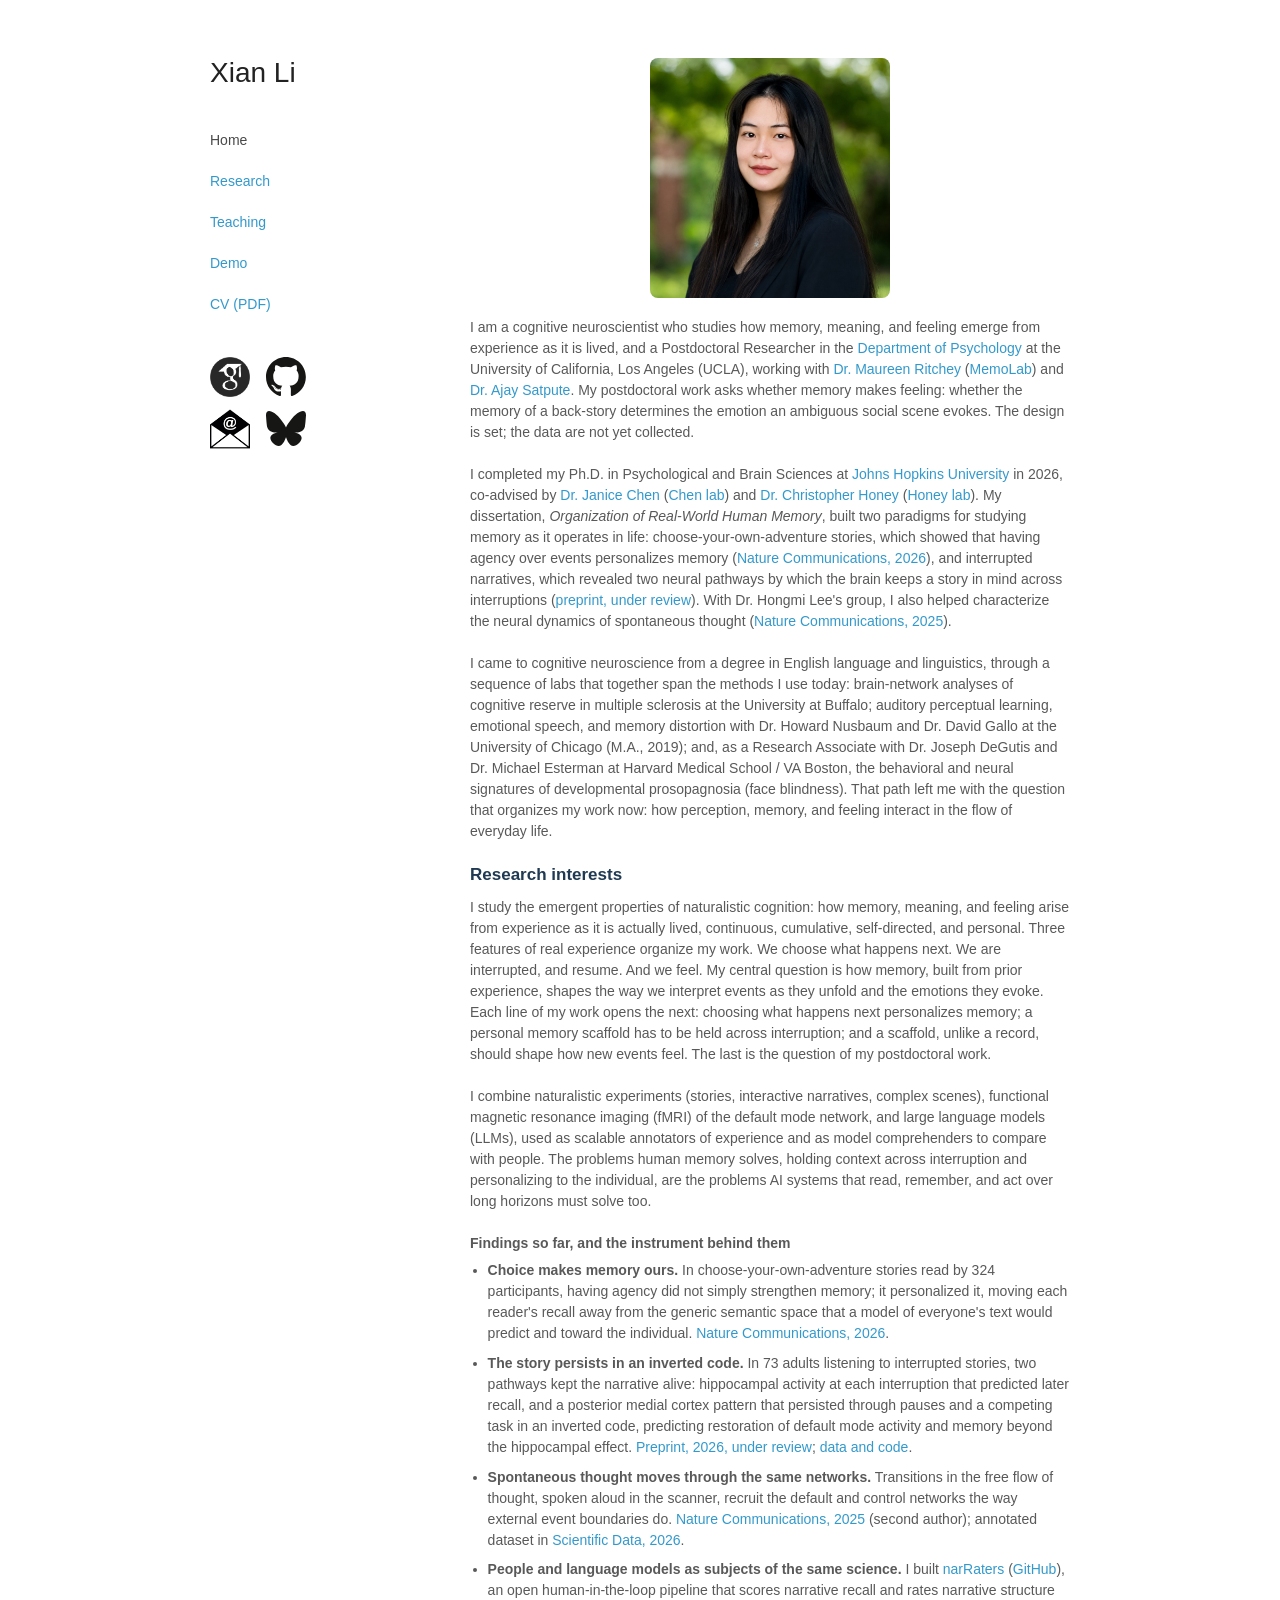
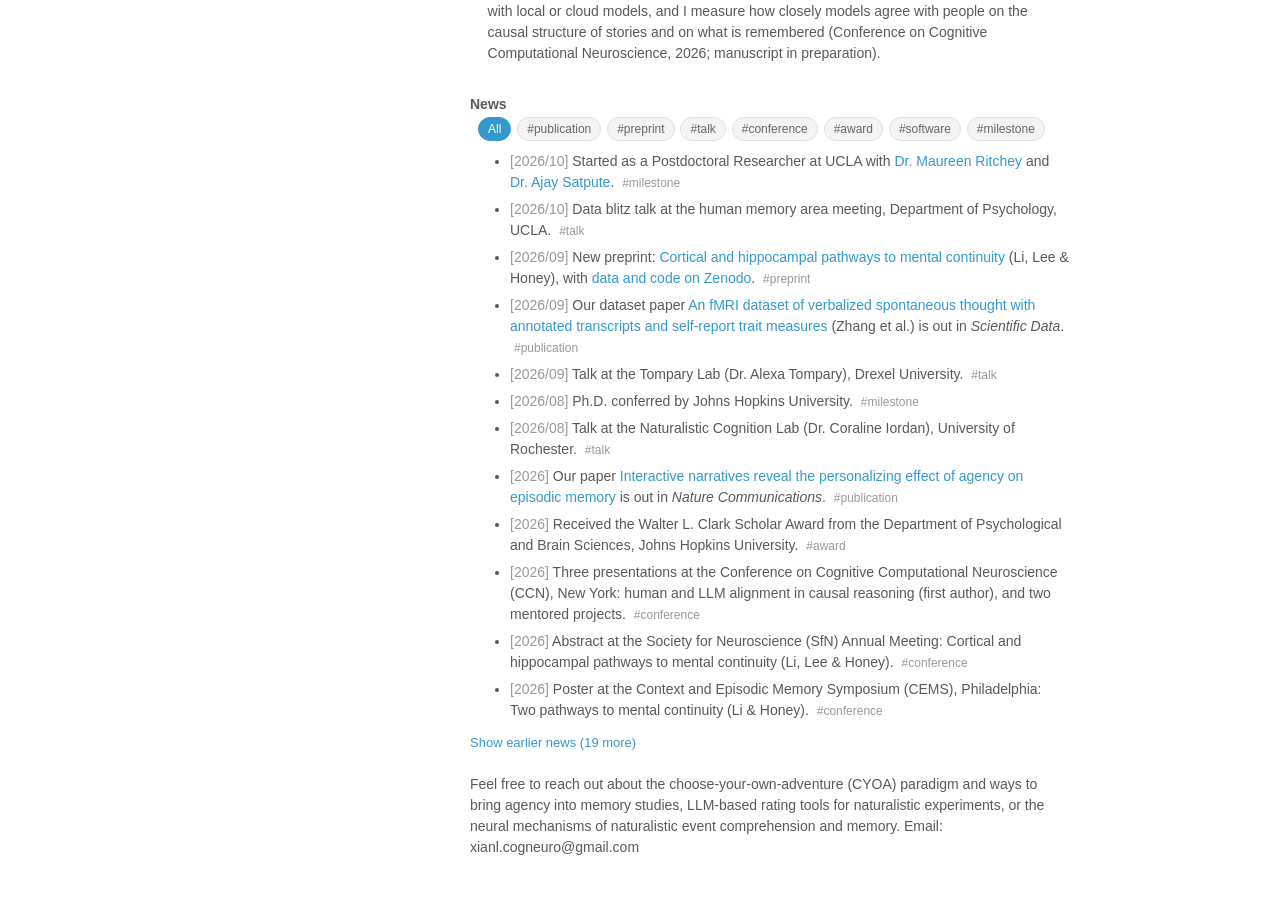
==== index.html @ 8abb77bd "Add Bluesky link; icon links in two columns" ====
<!doctype html>
<html lang="en">

<!-- Adapted from Qihong Lu's site (https://github.com/qihongl/qihongl.github.io),
     which uses the GitHub Pages "minimal" theme. Analytics and third-party favicon removed. -->

<head>
  <meta charset="utf-8">
  <title>Xian Li | Cognitive Neuroscience</title>
  <link rel="stylesheet" href="stylesheets/styles.css">
  <meta name="viewport" content="width=device-width">
</head>

<body>
  <div class="wrapper">

    <!-- the left column -->
    <header>
      <h1>Xian Li</h1>
      <br>

      <p class="view"><h4>Home</h4></p>
      <p class="view"><h4><a href="research.html">Research</a></h4></p>
      <p class="view"><h4><a href="teaching.html">Teaching</a></h4></p>
      <p class="view"><h4><a href="demo.html">Demo</a></h4></p>
      <p class="view"><a href="docs/CV_XianLi_2026-10-12_v6.pdf" target="_blank">CV (PDF)</a></p>
      <br><br>

      <p class="view icon-links">
        <a href="https://scholar.google.com/citations?user=cab6cSQAAAAJ&hl=en&oi=ao" title="Google Scholar">
          <img src="imgs/logo/google-scholar.png" alt="Google Scholar" width="40px"></a>
        <a href="https://github.com/xianNeuro" title="GitHub">
          <img src="imgs/logo/github.svg" alt="GitHub" width="40px"></a>
        <a href="mailto:xianl.cogneuro@gmail.com" title="Email">
          <img src="imgs/logo/email.png" alt="Email" width="40px"></a>
        <a href="https://bsky.app/profile/xianl-explorer.bsky.social" title="Bluesky">
          <img src="imgs/logo/bluesky.svg" alt="Bluesky" width="40px"></a>
      </p>
    </header>
    <!-- the END of left column -->

    <!-- the right column -->
    <section>


      <img class="me-pic" src="imgs/me/xian-profile.jpg" alt="Xian Li">

      <p>
        I am a cognitive neuroscientist who studies how memory, meaning, and feeling emerge from experience as it
        is lived, and a Postdoctoral Researcher in the
        <a href="https://www.psych.ucla.edu/">Department of Psychology</a> at the University of California,
        Los Angeles (UCLA), working with
        <a href="https://www.psych.ucla.edu/faculty-page/maureen-ritchey/">Dr. Maureen Ritchey</a>
        (<a href="https://www.thememolab.org/">MemoLab</a>) and
        <a href="https://www.psych.ucla.edu/faculty-page/ajay-satpute/">Dr. Ajay Satpute</a>. My postdoctoral
        work asks whether memory makes feeling: whether the memory of a back-story determines the emotion an
        ambiguous social scene evokes. The design is set; the data are not yet collected.
      </p>

      <br>
      <p>
        I completed my Ph.D. in Psychological and Brain Sciences at
        <a href="https://pbs.jhu.edu/">Johns Hopkins University</a> in 2026, co-advised by
        <a href="https://pbs.jhu.edu/directory/janice-chen/">Dr. Janice Chen</a>
        (<a href="https://jchenlab.johnshopkins.edu">Chen lab</a>) and
        <a href="https://pbs.jhu.edu/directory/christopher-honey/">Dr. Christopher Honey</a>
        (<a href="https://www.honeylab.org/">Honey lab</a>). My dissertation,
        <i>Organization of Real-World Human Memory</i>, built two paradigms for studying memory as it operates in
        life: choose-your-own-adventure stories, which showed that having agency over events personalizes memory
        (<a href="https://doi.org/10.1038/s41467-026-73907-2">Nature Communications, 2026</a>), and interrupted
        narratives, which revealed two neural pathways by which the brain keeps a story in mind across
        interruptions (<a href="https://doi.org/10.64898/2026.09.04.749493">preprint, under review</a>). With
        Dr. Hongmi Lee's group, I also helped characterize the neural dynamics of spontaneous thought
        (<a href="https://www.nature.com/articles/s41467-025-61807-w">Nature Communications, 2025</a>).
      </p>

      <br>
      <p>
        I came to cognitive neuroscience from a degree in English language and linguistics, through a sequence of
        labs that together span the methods I use today:
        brain-network analyses of cognitive reserve in multiple sclerosis at the University at Buffalo; auditory
        perceptual learning, emotional speech, and memory distortion with Dr. Howard Nusbaum and Dr. David Gallo at
        the University of Chicago (M.A., 2019); and, as a Research Associate with Dr. Joseph DeGutis and
        Dr. Michael Esterman at Harvard Medical School / VA Boston, the behavioral and neural signatures of
        developmental prosopagnosia (face blindness). That path left me with the question that organizes my work
        now: how perception, memory, and feeling interact in the flow of everyday life.
      </p>

      <br>
      <p class="lede">Research interests</p>
      <p>
        I study the emergent properties of naturalistic cognition: how memory, meaning, and feeling arise from
        experience as it is actually lived, continuous, cumulative, self-directed, and personal. Three features of
        real experience organize my work. We choose what happens next. We are interrupted, and resume. And we
        feel. My central question is how memory, built from prior experience, shapes the way we interpret events
        as they unfold and the emotions they evoke. Each line of my work opens the next: choosing what happens next
        personalizes memory; a personal memory scaffold has to be held across interruption; and a scaffold, unlike
        a record, should shape how new events feel. The last is the question of my postdoctoral work.
      </p>
      <br>
      <p>
        I combine naturalistic experiments (stories, interactive narratives, complex scenes), functional magnetic
        resonance imaging (fMRI) of the default mode network, and large language models (LLMs), used as scalable
        annotators of experience and as model comprehenders to compare with people. The problems human memory
        solves, holding context across interruption and personalizing to the individual, are the problems AI
        systems that read, remember, and act over long horizons must solve too.
      </p>
      <br>
      <p><b>Findings so far, and the instrument behind them</b></p>
      <ul class="highlights">
        <li>
          <b>Choice makes memory ours.</b> In choose-your-own-adventure stories read by 324 participants, having
          agency did not simply strengthen memory; it personalized it, moving each reader's recall away from the
          generic semantic space that a model of everyone's text would predict and toward the individual.
          <a href="https://doi.org/10.1038/s41467-026-73907-2">Nature Communications, 2026</a>.
        </li>
        <li>
          <b>The story persists in an inverted code.</b> In 73 adults listening to interrupted stories, two
          pathways kept the narrative alive: hippocampal activity at each interruption that predicted later recall,
          and a posterior medial cortex pattern that persisted through pauses and a competing task in an inverted
          code, predicting restoration of default mode activity and memory beyond the hippocampal effect.
          <a href="https://doi.org/10.64898/2026.09.04.749493">Preprint, 2026, under review</a>;
          <a href="https://doi.org/10.5281/zenodo.22260085">data and code</a>.
        </li>
        <li>
          <b>Spontaneous thought moves through the same networks.</b> Transitions in the free flow of thought,
          spoken aloud in the scanner, recruit the default and control networks the way external event boundaries
          do. <a href="https://www.nature.com/articles/s41467-025-61807-w">Nature Communications, 2025</a>
          (second author); annotated dataset in
          <a href="https://doi.org/10.1038/s41597-026-08414-6">Scientific Data, 2026</a>.
        </li>
        <li>
          <b>People and language models as subjects of the same science.</b> I built
          <a href="research.html#narraters">narRaters</a> (<a href="https://github.com/xianNeuro/narRaters">GitHub</a>), an open human-in-the-loop pipeline that
          scores narrative recall and rates narrative structure with local or cloud models, and I measure how
          closely models agree with people on the causal structure of stories and on what is remembered
          (Conference on Cognitive Computational Neuroscience, 2026; manuscript in preparation).
        </li>
      </ul>

      <br>
      <p id="news">
        <b>News</b>
        <span class="news-filters">
          <a href="#news" class="news-filter active" data-tag="all">All</a>
          <a href="#news" class="news-filter" data-tag="publication">#publication</a>
          <a href="#news" class="news-filter" data-tag="preprint">#preprint</a>
          <a href="#news" class="news-filter" data-tag="talk">#talk</a>
          <a href="#news" class="news-filter" data-tag="conference">#conference</a>
          <a href="#news" class="news-filter" data-tag="award">#award</a>
          <a href="#news" class="news-filter" data-tag="software">#software</a>
          <a href="#news" class="news-filter" data-tag="milestone">#milestone</a>
        </span>
        <ul class="news-list">
          <li class="news-item" data-tag="milestone">
            <span class="news-date">[2026/10]</span>
            Started as a Postdoctoral Researcher at UCLA with <a href="https://www.psych.ucla.edu/faculty-page/maureen-ritchey/">Dr. Maureen Ritchey</a> and <a href="https://www.psych.ucla.edu/faculty-page/ajay-satpute/">Dr. Ajay Satpute</a>.
            <a class="hashtag" href="#news" data-tag="milestone">#milestone</a>
          </li>
          <li class="news-item" data-tag="talk">
            <span class="news-date">[2026/10]</span>
            Data blitz talk at the human memory area meeting, Department of Psychology, UCLA.
            <a class="hashtag" href="#news" data-tag="talk">#talk</a>
          </li>
          <li class="news-item" data-tag="preprint">
            <span class="news-date">[2026/09]</span>
            New preprint: <a href="https://doi.org/10.64898/2026.09.04.749493">Cortical and hippocampal pathways to mental continuity</a> (Li, Lee &amp; Honey), with <a href="https://doi.org/10.5281/zenodo.22260085">data and code on Zenodo</a>.
            <a class="hashtag" href="#news" data-tag="preprint">#preprint</a>
          </li>
          <li class="news-item" data-tag="publication">
            <span class="news-date">[2026/09]</span>
            Our dataset paper <a href="https://doi.org/10.1038/s41597-026-08414-6">An fMRI dataset of verbalized spontaneous thought with annotated transcripts and self-report trait measures</a> (Zhang et al.) is out in <i>Scientific Data</i>.
            <a class="hashtag" href="#news" data-tag="publication">#publication</a>
          </li>
          <li class="news-item" data-tag="talk">
            <span class="news-date">[2026/09]</span>
            Talk at the Tompary Lab (Dr. Alexa Tompary), Drexel University.
            <a class="hashtag" href="#news" data-tag="talk">#talk</a>
          </li>
          <li class="news-item" data-tag="milestone">
            <span class="news-date">[2026/08]</span>
            Ph.D. conferred by Johns Hopkins University.
            <a class="hashtag" href="#news" data-tag="milestone">#milestone</a>
          </li>
          <li class="news-item" data-tag="talk">
            <span class="news-date">[2026/08]</span>
            Talk at the Naturalistic Cognition Lab (Dr. Coraline Iordan), University of Rochester.
            <a class="hashtag" href="#news" data-tag="talk">#talk</a>
          </li>
          <li class="news-item" data-tag="publication">
            <span class="news-date">[2026]</span>
            Our paper <a href="https://doi.org/10.1038/s41467-026-73907-2">Interactive narratives reveal the personalizing effect of agency on episodic memory</a> is out in <i>Nature Communications</i>.
            <a class="hashtag" href="#news" data-tag="publication">#publication</a>
          </li>
          <li class="news-item" data-tag="award">
            <span class="news-date">[2026]</span>
            Received the Walter L. Clark Scholar Award from the Department of Psychological and Brain Sciences, Johns Hopkins University.
            <a class="hashtag" href="#news" data-tag="award">#award</a>
          </li>
          <li class="news-item" data-tag="conference">
            <span class="news-date">[2026]</span>
            Three presentations at the Conference on Cognitive Computational Neuroscience (CCN), New York: human and LLM alignment in causal reasoning (first author), and two mentored projects.
            <a class="hashtag" href="#news" data-tag="conference">#conference</a>
          </li>
          <li class="news-item" data-tag="conference">
            <span class="news-date">[2026]</span>
            Abstract at the Society for Neuroscience (SfN) Annual Meeting: Cortical and hippocampal pathways to mental continuity (Li, Lee &amp; Honey).
            <a class="hashtag" href="#news" data-tag="conference">#conference</a>
          </li>
          <li class="news-item" data-tag="conference">
            <span class="news-date">[2026]</span>
            Poster at the Context and Episodic Memory Symposium (CEMS), Philadelphia: Two pathways to mental continuity (Li &amp; Honey).
            <a class="hashtag" href="#news" data-tag="conference">#conference</a>
          </li>
          <li class="news-item" data-tag="talk">
            <span class="news-date">[2026/04]</span>
            Colloquium talk at the Cognitive Neuroscience program, Ohio State University.
            <a class="hashtag" href="#news" data-tag="talk">#talk</a>
          </li>
          <li class="news-item" data-tag="talk">
            <span class="news-date">[2026/03]</span>
            Talks at the Voss Lab and Jacobs Lab (Dr. Joel Voss, Dr. Josh Jacobs), University of Chicago, and at the MemoLab (Dr. Maureen Ritchey), UCLA.
            <a class="hashtag" href="#news" data-tag="talk">#talk</a>
          </li>
          <li class="news-item" data-tag="talk">
            <span class="news-date">[2026/02]</span>
            Talk at the Stanford Memory Lab (Dr. Anthony Wagner), Stanford University.
            <a class="hashtag" href="#news" data-tag="talk">#talk</a>
          </li>
          <li class="news-item" data-tag="software">
            <span class="news-date">[2026]</span>
            <a href="https://xianneuro.github.io/narRaters/">narRaters</a>, a human-in-the-loop pipeline and web interface for narrative recall analysis, released on <a href="https://github.com/xianNeuro/narRaters">GitHub</a> and PyPI (<a href="https://doi.org/10.5281/zenodo.20486079">Zenodo archive</a>).
            <a class="hashtag" href="#news" data-tag="software">#software</a>
          </li>
          <li class="news-item" data-tag="talk">
            <span class="news-date">[2025/09]</span>
            Talk at the Dynamic Perception and Memory Lab (Dr. Chris Baldassano), Columbia University.
            <a class="hashtag" href="#news" data-tag="talk">#talk</a>
          </li>
          <li class="news-item" data-tag="publication">
            <span class="news-date">[2025]</span>
            Our paper <a href="https://www.nature.com/articles/s41467-025-61807-w">Neural dynamics of spontaneous memory recall and future thinking in the continuous flow of thoughts</a> (Su, Li, et al.) is out in <i>Nature Communications</i>.
            <a class="hashtag" href="#news" data-tag="publication">#publication</a>
          </li>
          <li class="news-item" data-tag="publication">
            <span class="news-date">[2025]</span>
            Our paper <a href="https://doi.org/10.1162/IMAG.a.971">Left hemisphere abnormalities in face-selective activation and functional connectivity in developmental prosopagnosia</a> (Campbell, Li, et al.) is out in <i>Imaging Neuroscience</i>.
            <a class="hashtag" href="#news" data-tag="publication">#publication</a>
          </li>
          <li class="news-item" data-tag="conference">
            <span class="news-date">[2025]</span>
            Presentations at SfN, Chicago (Agency personalizes episodic memories; Narrative representations resist interference) and at CCN, Boston (Neural representations that resist interference).
            <a class="hashtag" href="#news" data-tag="conference">#conference</a>
          </li>
          <li class="news-item" data-tag="talk">
            <span class="news-date">[2025/03]</span>
            Talk at the Princeton Neuroscience Institute seminar (Dr. Kenneth Norman), Princeton University.
            <a class="hashtag" href="#news" data-tag="talk">#talk</a>
          </li>
          <li class="news-item" data-tag="talk">
            <span class="news-date">[2025/02]</span>
            Talk at the Decision Neuroscience Lab (Dr. Tobias Donner), University Medical Center Hamburg-Eppendorf.
            <a class="hashtag" href="#news" data-tag="talk">#talk</a>
          </li>
          <li class="news-item" data-tag="award">
            <span class="news-date">[2025]</span>
            Awarded the Dissertation Prize Fellowship, Krieger School of Arts and Sciences, Johns Hopkins University (2025–2026).
            <a class="hashtag" href="#news" data-tag="award">#award</a>
          </li>
          <li class="news-item" data-tag="conference">
            <span class="news-date">[2024]</span>
            Talk at CEMS and poster at SfN: Agency enhances individuality in memory for narratives.
            <a class="hashtag" href="#news" data-tag="conference">#conference</a>
          </li>
          <li class="news-item" data-tag="publication">
            <span class="news-date">[2024]</span>
            <a href="https://doi.org/10.1111/psyp.14516">Effects of congruent emotional contexts during encoding on recognition: An ERPs study</a> (Xie, Han, Liu, Li &amp; Guo) is out in <i>Psychophysiology</i>.
            <a class="hashtag" href="#news" data-tag="publication">#publication</a>
          </li>
          <li class="news-item" data-tag="talk">
            <span class="news-date">[2022/07]</span>
            Talk at the Episodic Memory Group (Dr. Chris Bird), University of Sussex.
            <a class="hashtag" href="#news" data-tag="talk">#talk</a>
          </li>
          <li class="news-item" data-tag="conference">
            <span class="news-date">[2022]</span>
            The role of agency in memory for narratives: CCN, San Francisco; talk and poster at CEMS.
            <a class="hashtag" href="#news" data-tag="conference">#conference</a>
          </li>
          <li class="news-item" data-tag="conference">
            <span class="news-date">[2021]</span>
            Talk and poster at SfN: Exploration path trajectory during self-guided viewing of complex photographs predicts default network activity.
            <a class="hashtag" href="#news" data-tag="conference">#conference</a>
          </li>
          <li class="news-item" data-tag="award">
            <span class="news-date">[2021]</span>
            Science of Learning Fellowship, Science of Learning Institute, Johns Hopkins University (2021–2022).
            <a class="hashtag" href="#news" data-tag="award">#award</a>
          </li>
          <li class="news-item" data-tag="award">
            <span class="news-date">[2020]</span>
            Elsevier / Vision Research Travel Award, Vision Sciences Society.
            <a class="hashtag" href="#news" data-tag="award">#award</a>
          </li>
          <li class="news-item" data-tag="talk">
            <span class="news-date">[2020]</span>
            Invited talk, Vision Sciences Society.
            <a class="hashtag" href="#news" data-tag="talk">#talk</a>
          </li>
        </ul>
        <a href="#news" id="news-more" class="news-more">Show earlier news</a>
      </p>

      <br>
      <p>
        Feel free to reach out about the choose-your-own-adventure (CYOA) paradigm and ways to bring agency into
        memory studies, LLM-based rating tools for naturalistic experiments, or the neural mechanisms of
        naturalistic event comprehension and memory. Email: xianl.cogneuro@gmail.com
      </p>

    </section>
    <!-- the END of right column -->

  </div>
  <script src="javascripts/scale.fix.js"></script>
  <script>
    // News filter: the sub-tabs above the list and the #hashtag on each item both filter by data-tag.
    (function () {
      var filters = document.querySelectorAll('.news-filter');
      var items = document.querySelectorAll('.news-item');
      var SHOW = 12;                       // items shown before "Show earlier news" is clicked
      var more = document.getElementById('news-more');
      var expanded = false, current = 'all';
      function apply(tag) {
        current = tag;
        var shown = 0;
        for (var i = 0; i < items.length; i++) {
          var match = (tag === 'all' || items[i].getAttribute('data-tag') === tag);
          var visible = match && (expanded || tag !== 'all' || shown < SHOW);
          if (match) shown++;
          items[i].style.display = visible ? '' : 'none';
        }
        for (var j = 0; j < filters.length; j++) {
          filters[j].className = 'news-filter' + (filters[j].getAttribute('data-tag') === tag ? ' active' : '');
        }
        if (more) {
          var hidden = (tag === 'all' && !expanded && items.length > SHOW);
          more.style.display = (tag === 'all' && items.length > SHOW) ? '' : 'none';
          more.textContent = hidden ? 'Show earlier news (' + (items.length - SHOW) + ' more)' : 'Show recent news only';
        }
      }
      document.addEventListener('click', function (e) {
        var el = e.target.closest ? e.target.closest('.news-filter, .hashtag, #news-more') : null;
        if (!el) return;
        e.preventDefault();
        if (el.id === 'news-more') { expanded = !expanded; apply(current); return; }
        apply(el.getAttribute('data-tag'));
      });
      apply('all');
    })();
  </script>
</body>
</html>
---- stylesheets/styles.css ----
body {
  background-color: #fff;
  padding:50px;
  font: 14px/1.5 -apple-system, BlinkMacSystemFont, "Segoe UI", Roboto, Oxygen, Ubuntu, Cantarell, "Fira Sans", "Droid Sans", "Helvetica Neue", Arial, sans-serif, "Apple Color Emoji", "Segoe UI Emoji", "Segoe UI Symbol";
  color:#595959;
  font-weight:400;
}

h1, h2, h3, h4, h5, h6 {
  color:#222;
  margin:0 0 20px;
}

p, ul, ol, table, pre, dl {
  margin:0 0 0px;
}

h1, h2, h3 {
  line-height:1.1;
}

h1 {
  font-size:28px;
  font-weight: 500;
}

h2 {
  color:#393939;
  font-weight: 500;
}

h3, h4, h5, h6 {
  color:#494949;
  font-weight: 500;
}

a {
  color:#39c;
  text-decoration:none;
}

a:hover {
  color:#069;
}

a small {
  font-size:11px;
  color:#777;
  margin-top:-0.3em;
  display:block;
}

a:hover small {
  color:#777;
}

.wrapper {
  width:860px;
  margin:0 auto;
}


blockquote {
  border-left:1px solid #e5e5e5;
  margin:0;
  padding:0 0 0 20px;
  font-style:italic;
}

code, pre {
  font-family:Monaco, Bitstream Vera Sans Mono, Lucida Console, Terminal, Consolas, Liberation Mono, DejaVu Sans Mono, Courier New, monospace;
  color:#333;
}

pre {
  padding:8px 15px;
  background: #f8f8f8;
  border-radius:5px;
  border:1px solid #e5e5e5;
  overflow-x: auto;
}

table {
  width:100%;
  border-collapse:collapse;
}

th, td {
  text-align:left;
  padding:5px 10px;
  border-bottom:1px solid #e5e5e5;
}

dt {
  color:#444;
  font-weight:500;
}

th {
  color:#444;
}

img {
  max-width:100%;
}

header {
  width:270px;
  float:left;
  position:fixed;
  -webkit-font-smoothing:subpixel-antialiased;
}

header ul {
  list-style:none;
  height:40px;
  padding:0;
  background: #f4f4f4;
  border-radius:5px;
  border:1px solid #e0e0e0;
  width:270px;
}

header li {
  width:89px;
  float:left;
  border-right:1px solid #e0e0e0;
  height:40px;
}

header li:first-child a {
  border-radius:5px 0 0 5px;
}

header li:last-child a {
  border-radius:0 5px 5px 0;
}

header ul a {
  line-height:1;
  font-size:11px;
  color:#999;
  display:block;
  text-align:center;
  padding-top:6px;
  height:34px;
}

header ul a:hover {
  color:#999;
}

header ul a:active {
  background-color:#f0f0f0;
}

strong {
  color:#222;
  font-weight:500;
}

header ul li + li + li {
  border-right:none;
  width:89px;
}

header ul a strong {
  font-size:14px;
  display:block;
  color:#222;
}

section {
  width:600px;
  float:right;
  padding-bottom:50px;
}

small {
  font-size:11px;
}

hr {
  border:0;
  background:#e5e5e5;
  height:1px;
  margin:0 0 20px;
}

footer {
  width:270px;
  float:left;
  position:fixed;
  bottom:50px;
  -webkit-font-smoothing:subpixel-antialiased;
}

@media print, screen and (max-width: 960px) {

  div.wrapper {
    width:auto;
    margin:0;
  }

  header, section, footer {
    float:none;
    position:static;
    width:auto;
  }

  header {
    padding-right:320px;
  }

  section {
    border:1px solid #e5e5e5;
    border-width:1px 0;
    padding:20px 0;
    margin:0 0 20px;
  }

  header a small {
    display:inline;
  }

  header ul {
    position:absolute;
    right:50px;
    top:52px;
  }
}

@media print, screen and (max-width: 720px) {
  body {
    word-wrap:break-word;
  }

  header {
    padding:0;
  }

  header ul, header p.view {
    position:static;
  }

  pre, code {
    word-wrap:normal;
  }
}

@media print, screen and (max-width: 480px) {
  body {
    padding:15px;
  }

  header ul {
    width:99%;
  }

  header li, header ul li + li + li {
    width:33%;
  }
}

@media print {
  body {
    padding:0.4in;
    font-size:12pt;
    color:#444;
  }
}




/* TAB */


body {font-family: "Lato", sans-serif;}

ul.tab {
    list-style-type: none;
    margin: 0;
    padding: 0;
    overflow: hidden;
    background-color: none;
}

/* Float the list items side by side */
ul.tab li {float: left;}

/* Style the links inside the list items */
ul.tab li a {
    display: inline-block;
    color: black;
    text-align: center;
    padding: 14px 16px;
    text-decoration: none;
    transition: 0.3s;
    font-size: 17px;
}

/* Change background color of links on hover */
ul.tab li a:hover {
    background-color: #ddd;
}

/* Create an active/current tablink class */
ul.tab li a:focus, .active {
    background-color: #ccc;
}

/* Style the tab content */
.tabcontent {
    display: none;
    padding: 6px 12px;
    -webkit-animation: fadeEffect 1s;
    animation: fadeEffect 1s;
}

@-webkit-keyframes fadeEffect {
    from {opacity: 0;}
    to {opacity: 1;}
}

@keyframes fadeEffect {
    from {opacity: 0;}
    to {opacity: 1;}
}


.highlight-announcement {
  background: #fffbe6;
  border: 1px solid #ffe58f;
  padding: 1.5rem 1.5rem 1.5rem 2rem;
  border-radius: 10px;
  margin: 2rem auto;
  max-width: 900px;
  /* font-size: 1.1rem; */
  box-shadow: 0 2px 8px rgba(255, 229, 143, 0.15);
} 

/* ---- additions for Xian Li's site (not in the upstream minimal theme) ---- */

.me-pic {
  display: block;
  width: 100%;
  max-width: 240px;
  height: auto;
  margin: 0 auto 1.2rem auto;
  border-radius: 8px;
}

/* research page: project cards (figure on top, or beside the text for .project-side) */
.project {
  margin: 0 0 1.3rem 0;
  padding: 14px 16px 12px 16px;
  background: #fafbfc;
  border: 1px solid #e8ecef;
  border-radius: 8px;
}
.project .project-title {
  margin: 0 0 10px 0;
  font-size: 16px;
  font-weight: 600;
  line-height: 1.4;
  color: #1f3a52;
  padding-bottom: 6px;
  border-bottom: 1px solid #e3e8ec;
}
.project-figure {
  width: -moz-fit-content;
  width: fit-content;
  max-width: 100%;
  margin: 0 auto 10px auto;
  padding: 8px;
  background: #fff;
  border: 1px solid #e5e5e5;
  border-radius: 6px;
  text-align: center;
}
.project-figure img {
  display: inline-block;
  max-width: 100%;
  max-height: 260px;
  width: auto;
  height: auto;
}
.project-figure figcaption {
  margin-top: 6px;
  font-size: 12px;
  line-height: 1.4;
  color: #777;
  text-align: center;
}
.project .project-text { font-size: 14px; line-height: 1.55; }
.project-links { margin-top: 8px; }
.project-links a {
  display: inline-block;
  font-size: 13px;
  padding: 3px 11px;
  margin: 4px 6px 0 0;
  color: #1f5f8b;
  background: #eef5fa;
  border: 1px solid #cfe0ec;
  border-radius: 14px;
  text-decoration: none;
}
.project-links a:hover { background: #dcebf5; color: #0f3f61; }
/* figure beside the text (portrait figures and icons) */
.project-side {
  display: grid;
  grid-template-columns: 180px minmax(0, 1fr);
  grid-column-gap: 16px;
  column-gap: 16px;
  align-items: center;
}
.project-side .project-title { grid-column: 1 / -1; }
.project-side .project-figure { margin-bottom: 0; width: auto; }
.project-side .project-figure-tall img { max-height: none; width: 100%; }
.project-side .project-figure-small { padding: 12px; }
.project-side .project-figure-small img { width: 100%; border-radius: 50%; }
@media print, screen and (max-width: 720px) {
  .project-side { display: block; }
  .project-side .project-figure { margin-bottom: 14px; }
  .project-side .project-figure-tall img { max-width: 70%; }
  .project-side .project-figure-small img { max-width: 160px; }
}

.news-date { color: #999; }

.demo-frame {
  width: 100%;
  height: 560px;
  border: 1px solid #e5e5e5;
  border-radius: 6px;
}
section h4 { margin-top: 1.25rem; }
.project h4 { margin-top: 0; }

/* news hashtags and filter sub-tabs (Home page) */
.news-filters { display: inline-block; margin-left: 8px; }
.news-filter {
  display: inline-block;
  font-size: 12px;
  color: #666;
  background: #f4f4f4;
  border: 1px solid #e0e0e0;
  border-radius: 12px;
  padding: 2px 9px;
  margin: 2px 2px 2px 0;
}
.news-filter:hover { color: #222; background: #eaeaea; }
.news-filter.active { color: #fff; background: #39c; border-color: #39c; }
.news-list { margin-top: 8px; }
.news-item { margin-bottom: 6px; }
.hashtag { font-size: 12px; color: #999; margin-left: 4px; white-space: nowrap; }
.hashtag:hover { color: #39c; }

/* demo restart toolbar */
.demo-toolbar { display: flex; align-items: center; gap: 10px; margin: 0 0 8px 0; }
.demo-restart { font: inherit; font-size: 14px; padding: 5px 12px; border: 1px solid #c9d3dc; border-radius: 4px;
  background: #f4f7f9; color: #1f3a52; cursor: pointer; }
.demo-restart:hover { background: #e6edf2; }
.demo-toolbar-hint { font-size: 13px; color: #888; }
/* research page: branches of the research program */
.branch { margin-top: 1.6rem; padding-top: 0.5rem; border-top: 1px solid #e5e5e5; }
.branch h3 { margin-bottom: 0.25rem; }
.branch .branch-lead { color: #555; margin-bottom: 0.7rem; }
.earlier li { margin-bottom: 0.4rem; }
/* home page: lede question and findings list */
.lede { font-size: 17px; font-weight: 600; color: #1f3a52; line-height: 1.4; margin-bottom: 0.6rem; }
ul.highlights { margin: 0.4rem 0 0 0; padding-left: 1.1rem; }
ul.highlights li { margin-bottom: 0.55rem; line-height: 1.5; }
/* compact lists and leads used on the Teaching and Demo pages */
.page-lead { color: #444; margin-bottom: 0.9rem; }
ul.compact { margin: 0; padding-left: 1.1rem; }
ul.compact li { margin-bottom: 4px; line-height: 1.5; }
ul.compact .when { color: #888; font-size: 13px; margin-right: 6px; white-space: nowrap; }
.project ul.compact { font-size: 14px; }
.demo-note { margin: 10px 0 0 0; font-size: 14px; color: #333; }

/* small app icon inline in a project title (narRaters card) */
.project-title .tool-icon { width: 28px; height: 28px; vertical-align: -7px; margin-right: 6px; border-radius: 6px; }
.project .project-text code { font-size: 12.5px; }
.news-more { display: inline-block; margin-top: 6px; font-size: 13px; }

/* sidebar icon links: two columns */
header p.icon-links { display: grid; grid-template-columns: repeat(2, 40px); gap: 12px 16px; margin: 0; }
header p.icon-links a { display: block; line-height: 0; }
header p.icon-links img { width: 40px; height: 40px; object-fit: contain; display: block; }
@media print, screen and (max-width: 720px) { header p.icon-links { grid-template-columns: repeat(4, 40px); } }
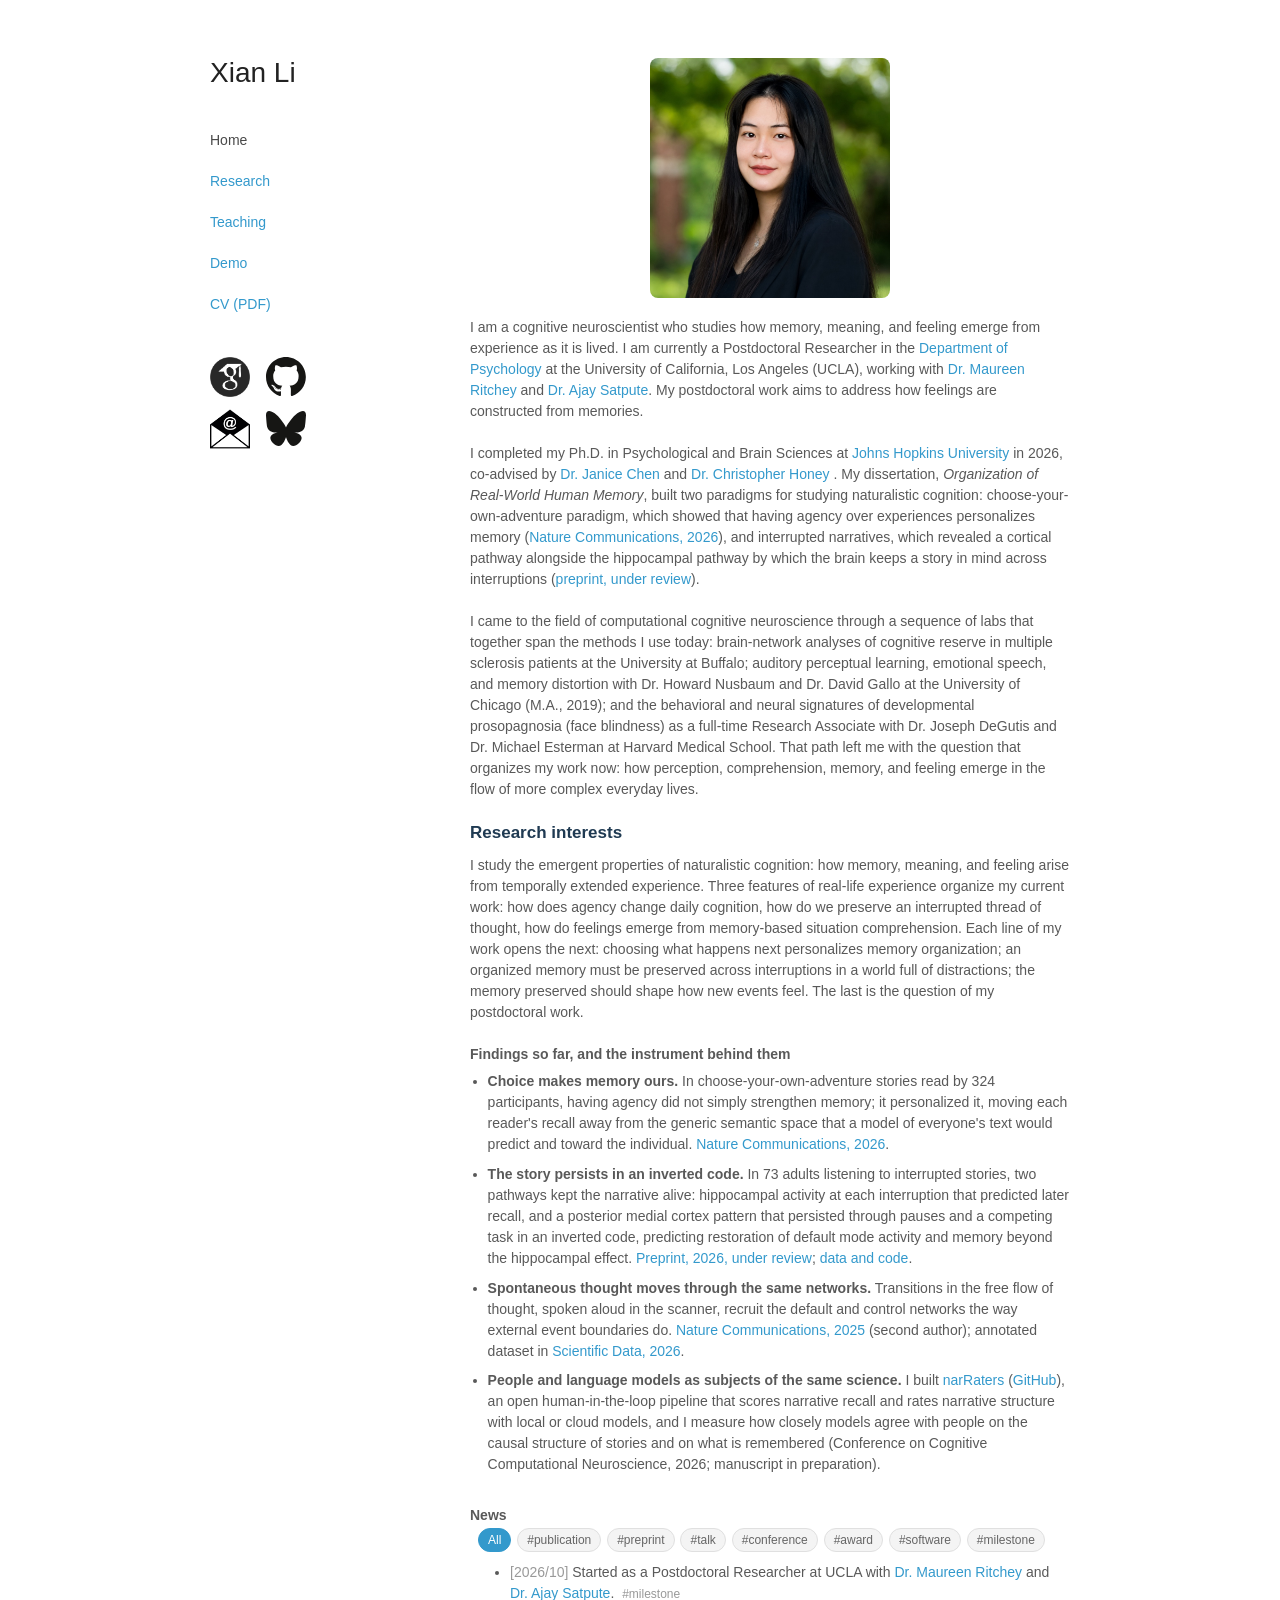
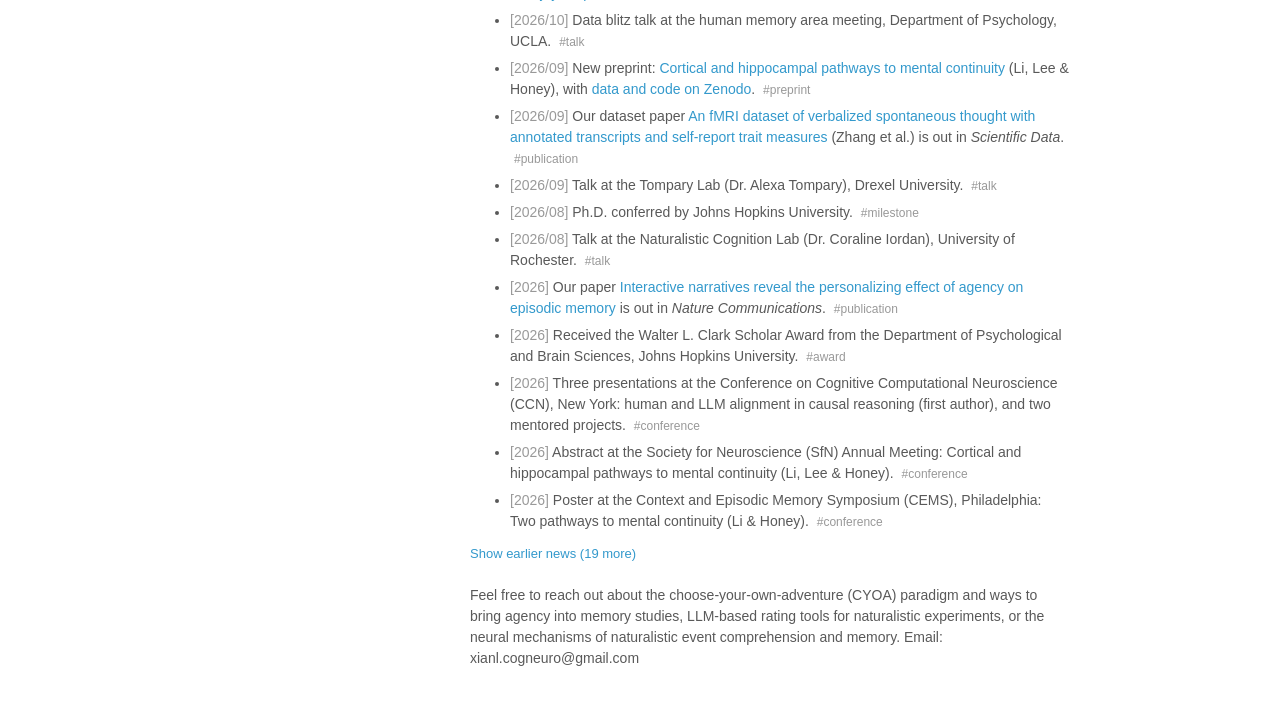
==== commit 6cf9efc9: "Apply Xian's wording edits; CV v7; remove scheduled talks; favicon, meta tags, sitemap" ====
--- a/index.html
+++ b/index.html
@@ -9,6 +9,36 @@
   <title>Xian Li | Cognitive Neuroscience</title>
   <link rel="stylesheet" href="stylesheets/styles.css">
   <meta name="viewport" content="width=device-width">
+  <meta name="description" content="Xian Li is a cognitive neuroscientist and Postdoctoral Researcher in the Department of Psychology at UCLA (Ph.D., Johns Hopkins University, 2026). She studies how memory, meaning, and feeling emerge from naturalistic experience using stories, fMRI, and large language models.">
+  <link rel="canonical" href="https://xian-li.com/">
+  <link rel="icon" href="imgs/logo/favicon.svg" type="image/svg+xml">
+  <link rel="icon" href="imgs/logo/favicon-48.png" type="image/png" sizes="48x48">
+  <link rel="icon" href="imgs/logo/favicon-192.png" type="image/png" sizes="192x192">
+  <link rel="apple-touch-icon" href="imgs/logo/apple-touch-icon.png">
+  <meta property="og:type" content="website">
+  <meta property="og:title" content="Xian Li | Cognitive Neuroscience">
+  <meta property="og:description" content="Xian Li is a cognitive neuroscientist and Postdoctoral Researcher in the Department of Psychology at UCLA (Ph.D., Johns Hopkins University, 2026). She studies how memory, meaning, and feeling emerge from naturalistic experience using stories, fMRI, and large language models.">
+  <meta property="og:url" content="https://xian-li.com/">
+  <meta property="og:image" content="https://xian-li.com/imgs/me/xian-profile.jpg">
+  <meta name="twitter:card" content="summary">
+  <script type="application/ld+json">
+  {
+    "@context": "https://schema.org",
+    "@type": "Person",
+    "name": "Xian Li",
+    "url": "https://xian-li.com/",
+    "image": "https://xian-li.com/imgs/me/xian-profile.jpg",
+    "jobTitle": "Postdoctoral Researcher",
+    "affiliation": {"@type": "Organization", "name": "Department of Psychology, University of California, Los Angeles"},
+    "alumniOf": {"@type": "Organization", "name": "Johns Hopkins University"},
+    "email": "mailto:xianl.cogneuro@gmail.com",
+    "sameAs": [
+      "https://scholar.google.com/citations?user=cab6cSQAAAAJ",
+      "https://github.com/xianNeuro",
+      "https://bsky.app/profile/xianl-explorer.bsky.social"
+    ]
+  }
+  </script>
 </head>
 
 <body>
@@ -23,7 +53,7 @@
       <p class="view"><h4><a href="research.html">Research</a></h4></p>
       <p class="view"><h4><a href="teaching.html">Teaching</a></h4></p>
       <p class="view"><h4><a href="demo.html">Demo</a></h4></p>
-      <p class="view"><a href="docs/CV_XianLi_2026-10-12_v6.pdf" target="_blank">CV (PDF)</a></p>
+      <p class="view"><a href="docs/CV_XianLi_2026-10-13_v7.pdf" target="_blank">CV (PDF)</a></p>
       <br><br>
 
       <p class="view icon-links">
@@ -46,15 +76,13 @@
       <img class="me-pic" src="imgs/me/xian-profile.jpg" alt="Xian Li">
 
       <p>
-        I am a cognitive neuroscientist who studies how memory, meaning, and feeling emerge from experience as it
-        is lived, and a Postdoctoral Researcher in the
+        I am a cognitive neuroscientist who studies how memory, meaning, and feeling emerge from experience as it is
+        lived. I am currently a Postdoctoral Researcher in the
         <a href="https://www.psych.ucla.edu/">Department of Psychology</a> at the University of California,
         Los Angeles (UCLA), working with
         <a href="https://www.psych.ucla.edu/faculty-page/maureen-ritchey/">Dr. Maureen Ritchey</a>
-        (<a href="https://www.thememolab.org/">MemoLab</a>) and
-        <a href="https://www.psych.ucla.edu/faculty-page/ajay-satpute/">Dr. Ajay Satpute</a>. My postdoctoral
-        work asks whether memory makes feeling: whether the memory of a back-story determines the emotion an
-        ambiguous social scene evokes. The design is set; the data are not yet collected.
+        <a href="https://www.thememolab.org/"></a>and
+        <a href="https://www.psych.ucla.edu/faculty-page/ajay-satpute/">Dr. Ajay Satpute</a>. My postdoctoral work aims to address how feelings are constructed from memories.
       </p>
 
       <br>
@@ -62,48 +90,35 @@
         I completed my Ph.D. in Psychological and Brain Sciences at
         <a href="https://pbs.jhu.edu/">Johns Hopkins University</a> in 2026, co-advised by
         <a href="https://pbs.jhu.edu/directory/janice-chen/">Dr. Janice Chen</a>
-        (<a href="https://jchenlab.johnshopkins.edu">Chen lab</a>) and
+        <a href="https://jchenlab.johnshopkins.edu"></a>and
         <a href="https://pbs.jhu.edu/directory/christopher-honey/">Dr. Christopher Honey</a>
-        (<a href="https://www.honeylab.org/">Honey lab</a>). My dissertation,
-        <i>Organization of Real-World Human Memory</i>, built two paradigms for studying memory as it operates in
-        life: choose-your-own-adventure stories, which showed that having agency over events personalizes memory
-        (<a href="https://doi.org/10.1038/s41467-026-73907-2">Nature Communications, 2026</a>), and interrupted
-        narratives, which revealed two neural pathways by which the brain keeps a story in mind across
-        interruptions (<a href="https://doi.org/10.64898/2026.09.04.749493">preprint, under review</a>). With
-        Dr. Hongmi Lee's group, I also helped characterize the neural dynamics of spontaneous thought
-        (<a href="https://www.nature.com/articles/s41467-025-61807-w">Nature Communications, 2025</a>).
-      </p>
-
-      <br>
-      <p>
-        I came to cognitive neuroscience from a degree in English language and linguistics, through a sequence of
-        labs that together span the methods I use today:
-        brain-network analyses of cognitive reserve in multiple sclerosis at the University at Buffalo; auditory
-        perceptual learning, emotional speech, and memory distortion with Dr. Howard Nusbaum and Dr. David Gallo at
-        the University of Chicago (M.A., 2019); and, as a Research Associate with Dr. Joseph DeGutis and
-        Dr. Michael Esterman at Harvard Medical School / VA Boston, the behavioral and neural signatures of
-        developmental prosopagnosia (face blindness). That path left me with the question that organizes my work
-        now: how perception, memory, and feeling interact in the flow of everyday life.
+        <a href="https://www.honeylab.org/"></a>. My dissertation,
+        <i>Organization of Real-World Human Memory</i>, built two paradigms for studying naturalistic cognition: choose-your-own-adventure paradigm, which showed
+        that having agency over experiences personalizes memory (<a href="https://doi.org/10.1038/s41467-026-73907-2">Nature Communications, 2026</a>), and interrupted narratives, which revealed a cortical pathway alongside the hippocampal pathway by which
+        the brain keeps a story in mind across interruptions (<a href="https://doi.org/10.64898/2026.09.04.749493">preprint, under review</a>).<a href="https://www.nature.com/articles/s41467-025-61807-w"></a>
+      </p>
+
+      <br>
+      <p>
+        I came to the field of computational cognitive neuroscience through a sequence of labs that together span the
+        methods I use today: brain-network analyses of cognitive reserve in multiple sclerosis patients at the
+        University at Buffalo; auditory perceptual learning, emotional speech, and memory distortion with Dr.
+        Howard Nusbaum and Dr. David Gallo at the University of Chicago (M.A., 2019); and the behavioral and
+        neural signatures of developmental prosopagnosia (face blindness) as a full-time Research Associate
+        with Dr. Joseph DeGutis and Dr. Michael Esterman at Harvard Medical School. That path left me with the
+        question that organizes my work now: how perception, comprehension, memory, and feeling emerge in the
+        flow of more complex everyday lives.
       </p>
 
       <br>
       <p class="lede">Research interests</p>
       <p>
         I study the emergent properties of naturalistic cognition: how memory, meaning, and feeling arise from
-        experience as it is actually lived, continuous, cumulative, self-directed, and personal. Three features of
-        real experience organize my work. We choose what happens next. We are interrupted, and resume. And we
-        feel. My central question is how memory, built from prior experience, shapes the way we interpret events
-        as they unfold and the emotions they evoke. Each line of my work opens the next: choosing what happens next
-        personalizes memory; a personal memory scaffold has to be held across interruption; and a scaffold, unlike
-        a record, should shape how new events feel. The last is the question of my postdoctoral work.
-      </p>
-      <br>
-      <p>
-        I combine naturalistic experiments (stories, interactive narratives, complex scenes), functional magnetic
-        resonance imaging (fMRI) of the default mode network, and large language models (LLMs), used as scalable
-        annotators of experience and as model comprehenders to compare with people. The problems human memory
-        solves, holding context across interruption and personalizing to the individual, are the problems AI
-        systems that read, remember, and act over long horizons must solve too.
+        temporally extended experience. Three features of real-life experience organize my current work: how
+        does agency change daily cognition, how do we preserve an interrupted thread of thought, how do feelings emerge from memory-based situation comprehension. Each line of my work opens the next:
+        choosing what happens next personalizes memory organization; an organized memory must be preserved
+        across interruptions in a world full of distractions; the memory preserved should shape how new events
+        feel. The last is the question of my postdoctoral work.
       </p>
       <br>
       <p><b>Findings so far, and the instrument behind them</b></p>
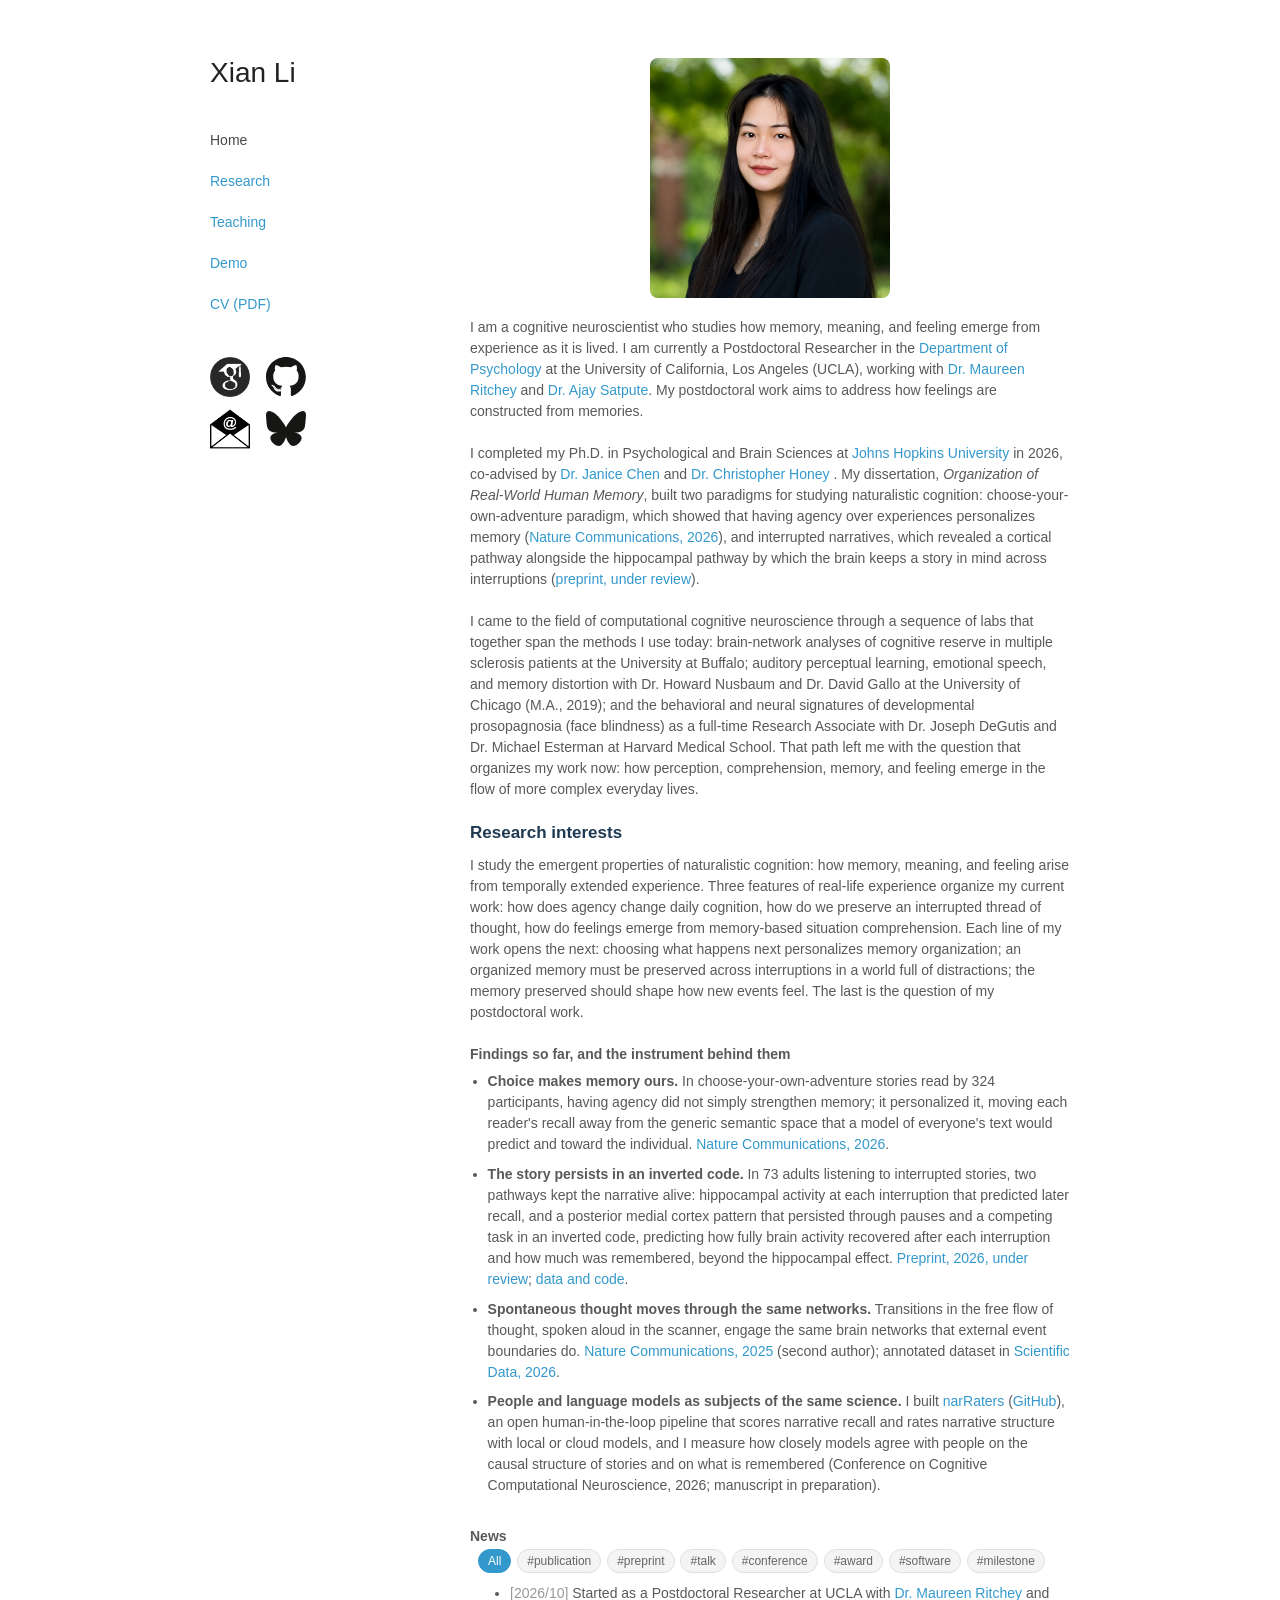
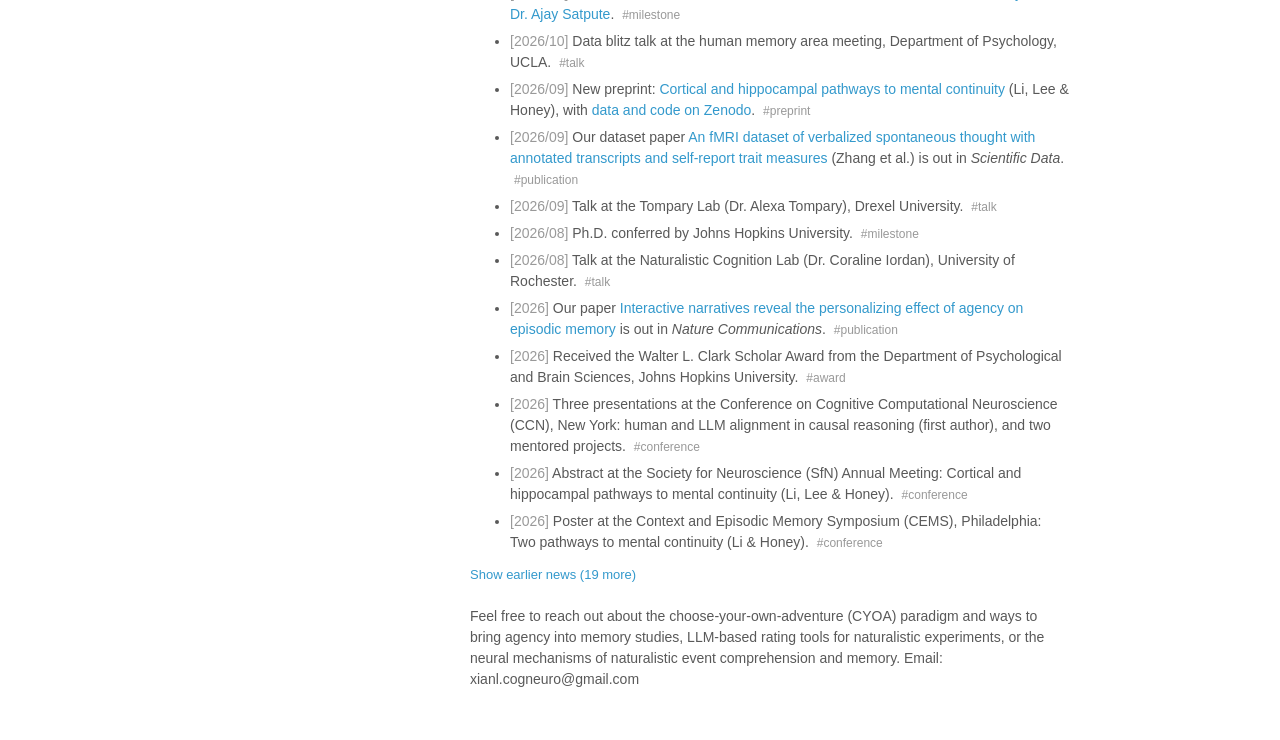
==== commit 9bbf8ec9: "Reword default-mode-network mentions; CV v9" ====
--- a/index.html
+++ b/index.html
@@ -53,7 +53,7 @@
       <p class="view"><h4><a href="research.html">Research</a></h4></p>
       <p class="view"><h4><a href="teaching.html">Teaching</a></h4></p>
       <p class="view"><h4><a href="demo.html">Demo</a></h4></p>
-      <p class="view"><a href="docs/CV_XianLi_2026-10-13_v7.pdf" target="_blank">CV (PDF)</a></p>
+      <p class="view"><a href="docs/CV_XianLi_2026-10-13_v9.pdf" target="_blank">CV (PDF)</a></p>
       <br><br>
 
       <p class="view icon-links">
@@ -133,14 +133,14 @@
           <b>The story persists in an inverted code.</b> In 73 adults listening to interrupted stories, two
           pathways kept the narrative alive: hippocampal activity at each interruption that predicted later recall,
           and a posterior medial cortex pattern that persisted through pauses and a competing task in an inverted
-          code, predicting restoration of default mode activity and memory beyond the hippocampal effect.
+          code, predicting how fully brain activity recovered after each interruption and how much was remembered,
+          beyond the hippocampal effect.
           <a href="https://doi.org/10.64898/2026.09.04.749493">Preprint, 2026, under review</a>;
           <a href="https://doi.org/10.5281/zenodo.22260085">data and code</a>.
         </li>
         <li>
           <b>Spontaneous thought moves through the same networks.</b> Transitions in the free flow of thought,
-          spoken aloud in the scanner, recruit the default and control networks the way external event boundaries
-          do. <a href="https://www.nature.com/articles/s41467-025-61807-w">Nature Communications, 2025</a>
+          spoken aloud in the scanner, engage the same brain networks that external event boundaries do. <a href="https://www.nature.com/articles/s41467-025-61807-w">Nature Communications, 2025</a>
           (second author); annotated dataset in
           <a href="https://doi.org/10.1038/s41597-026-08414-6">Scientific Data, 2026</a>.
         </li>
@@ -304,7 +304,7 @@
           </li>
           <li class="news-item" data-tag="conference">
             <span class="news-date">[2021]</span>
-            Talk and poster at SfN: Exploration path trajectory during self-guided viewing of complex photographs predicts default network activity.
+            Talk and poster at SfN on how a viewer's exploration path during self-guided viewing of complex photographs predicts the brain's response patterns.
             <a class="hashtag" href="#news" data-tag="conference">#conference</a>
           </li>
           <li class="news-item" data-tag="award">
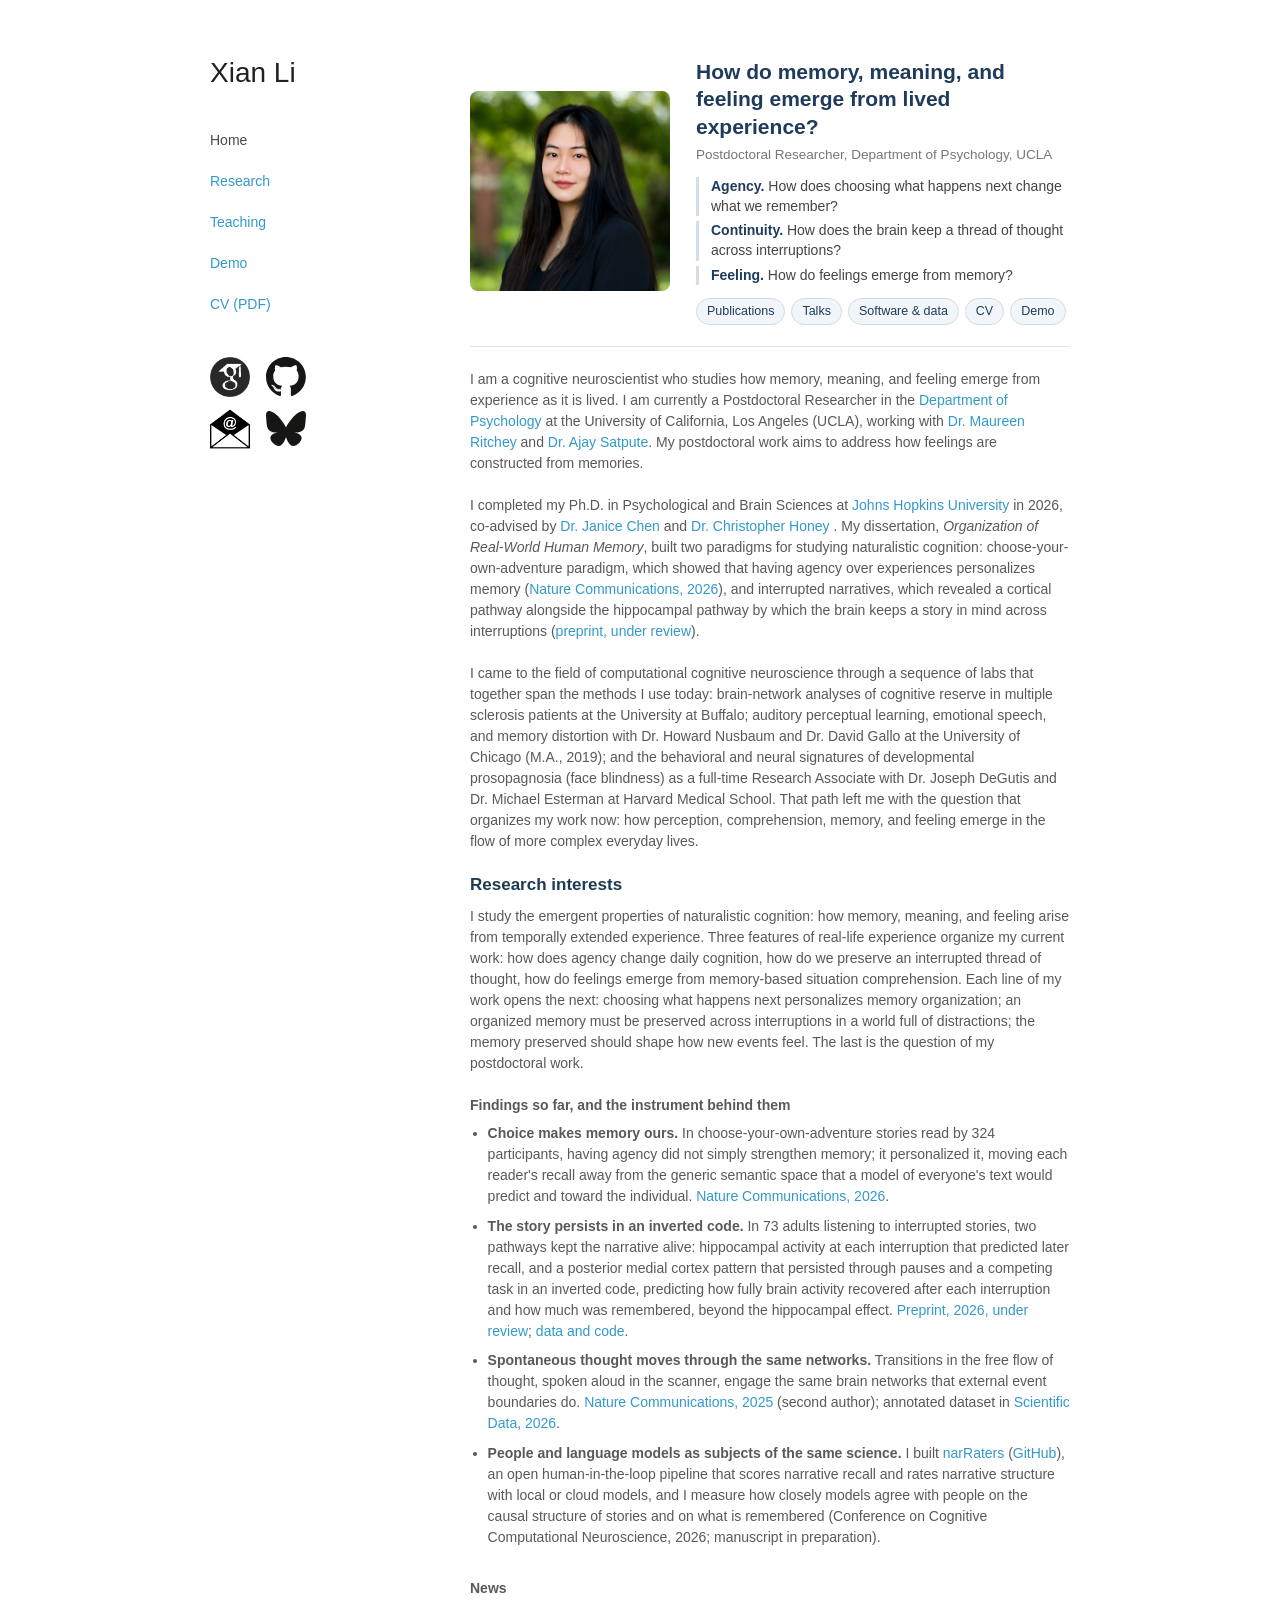
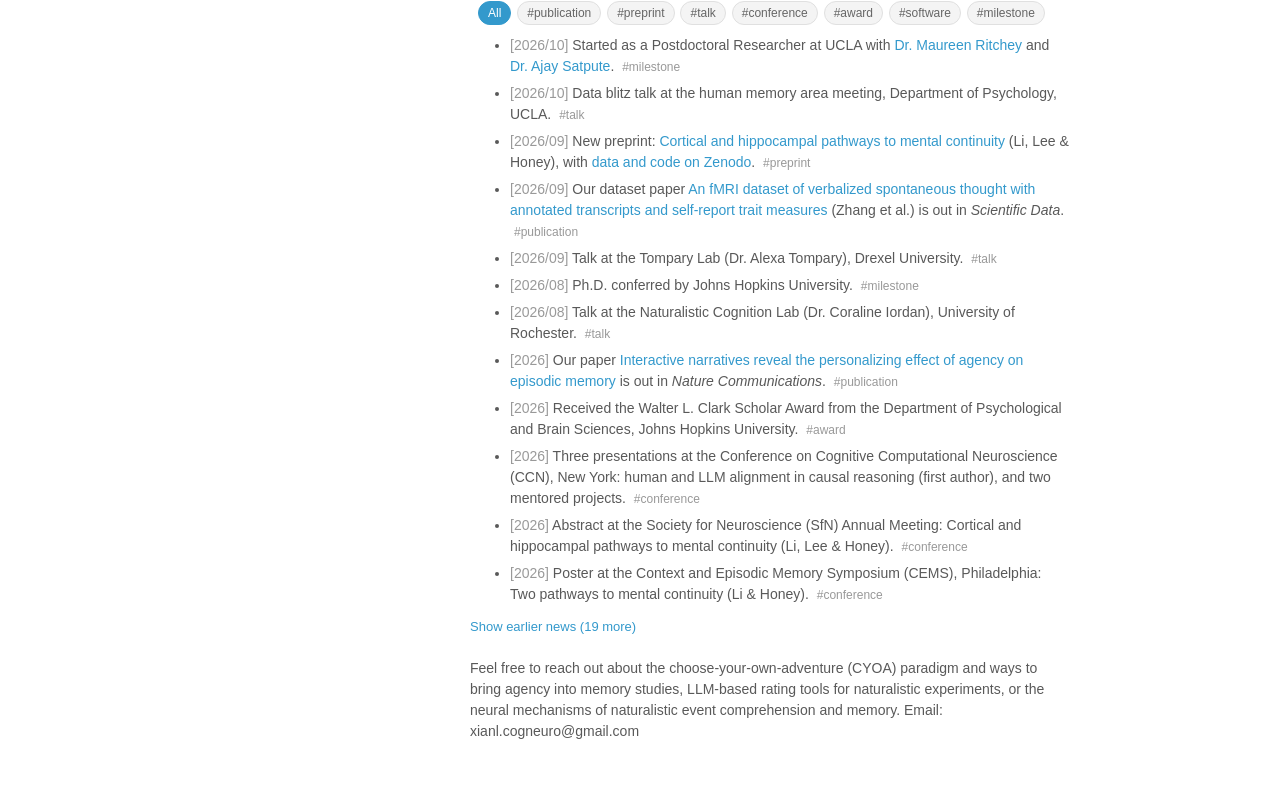
==== commit 681c66c5: "Home: photo left with key questions and quick links" ====
--- a/index.html
+++ b/index.html
@@ -53,7 +53,7 @@
       <p class="view"><h4><a href="research.html">Research</a></h4></p>
       <p class="view"><h4><a href="teaching.html">Teaching</a></h4></p>
       <p class="view"><h4><a href="demo.html">Demo</a></h4></p>
-      <p class="view"><a href="docs/CV_XianLi_2026-10-13_v9.pdf" target="_blank">CV (PDF)</a></p>
+      <p class="view"><a href="docs/CV_XianLi_2026-10-13_v13.pdf" target="_blank">CV (PDF)</a></p>
       <br><br>
 
       <p class="view icon-links">
@@ -73,7 +73,25 @@
     <section>
 
 
-      <img class="me-pic" src="imgs/me/xian-profile.jpg" alt="Xian Li">
+      <div class="hero">
+        <img class="hero-pic" src="imgs/me/xian-profile.jpg" alt="Xian Li">
+        <div class="hero-text">
+          <p class="hero-question">How do memory, meaning, and feeling emerge from lived experience?</p>
+          <p class="hero-role">Postdoctoral Researcher, Department of Psychology, UCLA</p>
+          <ul class="hero-questions">
+            <li><a href="research.html#agency"><b>Agency.</b> How does choosing what happens next change what we remember?</a></li>
+            <li><a href="research.html#continuity"><b>Continuity.</b> How does the brain keep a thread of thought across interruptions?</a></li>
+            <li><a href="research.html#feeling"><b>Feeling.</b> How do feelings emerge from memory?</a></li>
+          </ul>
+          <p class="hero-links">
+            <a href="research.html#paper">Publications</a>
+            <a href="research.html#talk">Talks</a>
+            <a href="research.html#tools">Software &amp; data</a>
+            <a href="docs/CV_XianLi_2026-10-13_v13.pdf" target="_blank">CV</a>
+            <a href="demo.html">Demo</a>
+          </p>
+        </div>
+      </div>
 
       <p>
         I am a cognitive neuroscientist who studies how memory, meaning, and feeling emerge from experience as it is
--- a/stylesheets/styles.css
+++ b/stylesheets/styles.css
@@ -490,3 +490,23 @@
 header p.icon-links a { display: block; line-height: 0; }
 header p.icon-links img { width: 40px; height: 40px; object-fit: contain; display: block; }
 @media print, screen and (max-width: 720px) { header p.icon-links { grid-template-columns: repeat(4, 40px); } }
+
+/* Home: photo on the left, key questions and quick links on the right (layout idea from gabrielkp.com) */
+.hero { display: grid; grid-template-columns: 200px 1fr; column-gap: 26px; align-items: center;
+        margin: 0 0 1.4rem 0; padding-bottom: 1.3rem; border-bottom: 1px solid #e5e5e5; }
+.hero-pic { width: 200px; height: 200px; object-fit: cover; border-radius: 8px; display: block; }
+.hero-text p { margin: 0; }
+.hero-question { font-size: 21px; line-height: 1.3; font-weight: 600; color: #1f3b5c; }
+.hero-text p.hero-role { margin-top: 5px; font-size: 13.5px; color: #777; }
+ul.hero-questions { list-style: none; margin: 12px 0 0 0; padding: 0; }
+ul.hero-questions li { margin: 0 0 5px 0; padding-left: 12px; border-left: 3px solid #d5dee8; font-size: 14px; line-height: 1.4; }
+ul.hero-questions li a { color: #444; font-weight: 400; }
+ul.hero-questions li a b { color: #1f3b5c; }
+ul.hero-questions li a:hover { color: #069; }
+.hero-text p.hero-links { margin-top: 13px; display: flex; flex-wrap: wrap; gap: 6px 6px; }
+.hero-links a { font-size: 12.5px; padding: 3px 10px; border: 1px solid #cfdbe8; border-radius: 999px; background: #f2f6fa; color: #1f3b5c; font-weight: 400; white-space: nowrap; }
+.hero-links a:hover { background: #e3edf6; color: #069; }
+@media print, screen and (max-width: 720px) {
+  .hero { grid-template-columns: 1fr; row-gap: 14px; justify-items: center; }
+  .hero-text { width: 100%; }
+}
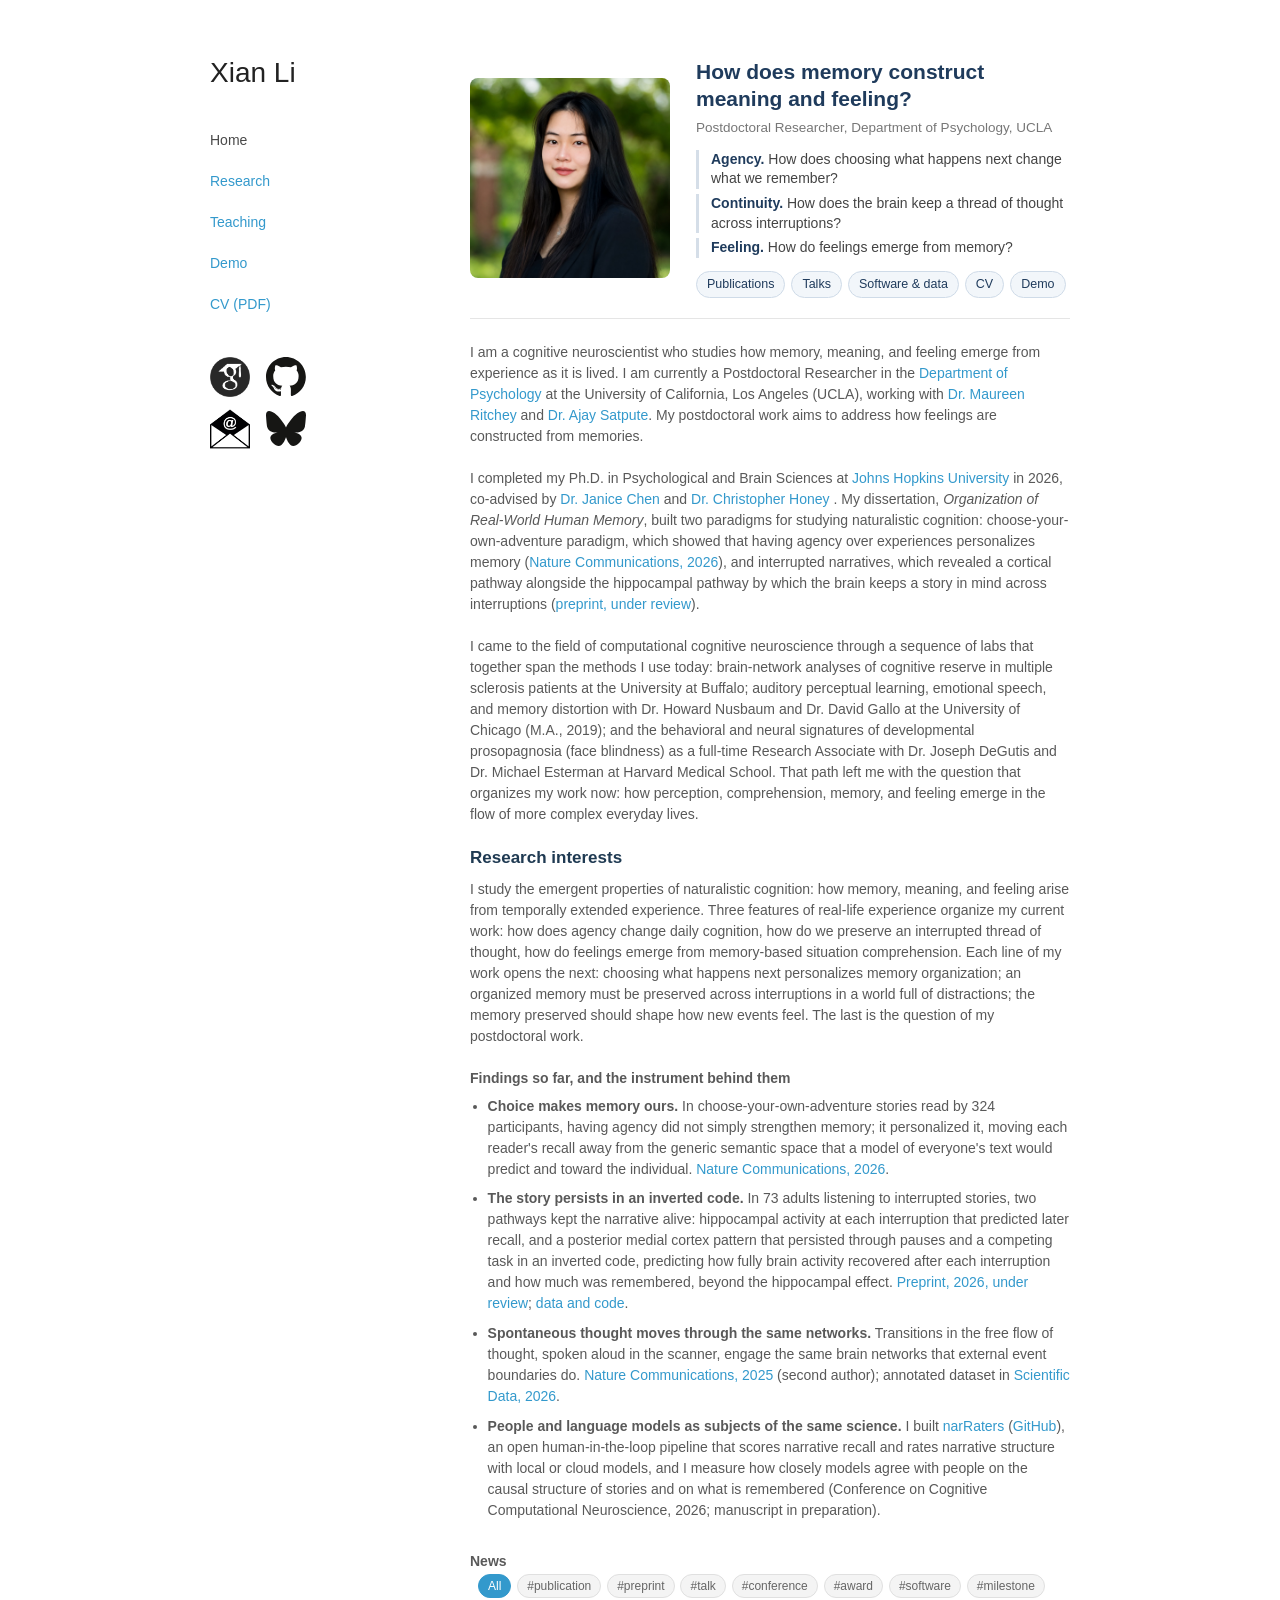
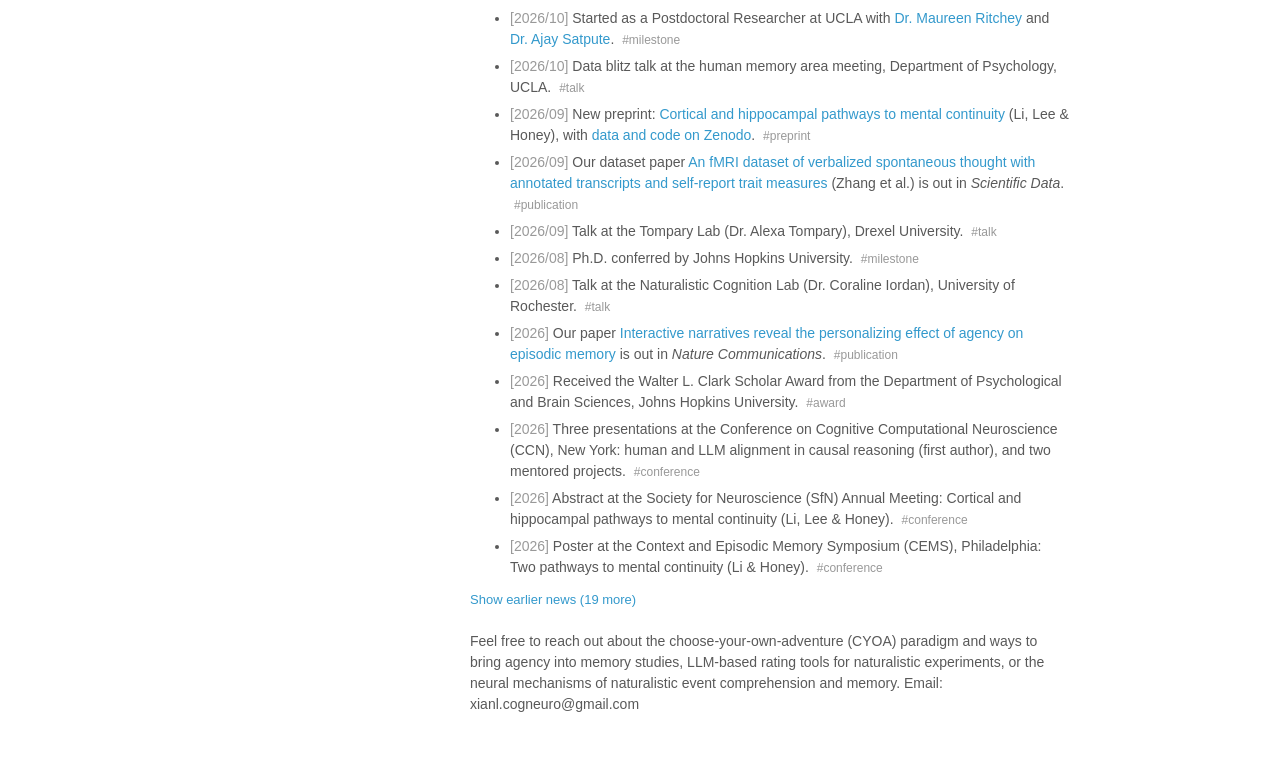
==== commit 3df6a8d1: "Home headline: How does memory construct meaning and feeling?" ====
--- a/index.html
+++ b/index.html
@@ -76,7 +76,7 @@
       <div class="hero">
         <img class="hero-pic" src="imgs/me/xian-profile.jpg" alt="Xian Li">
         <div class="hero-text">
-          <p class="hero-question">How do memory, meaning, and feeling emerge from lived experience?</p>
+          <p class="hero-question">How does memory construct meaning and feeling?</p>
           <p class="hero-role">Postdoctoral Researcher, Department of Psychology, UCLA</p>
           <ul class="hero-questions">
             <li><a href="research.html#agency"><b>Agency.</b> How does choosing what happens next change what we remember?</a></li>
